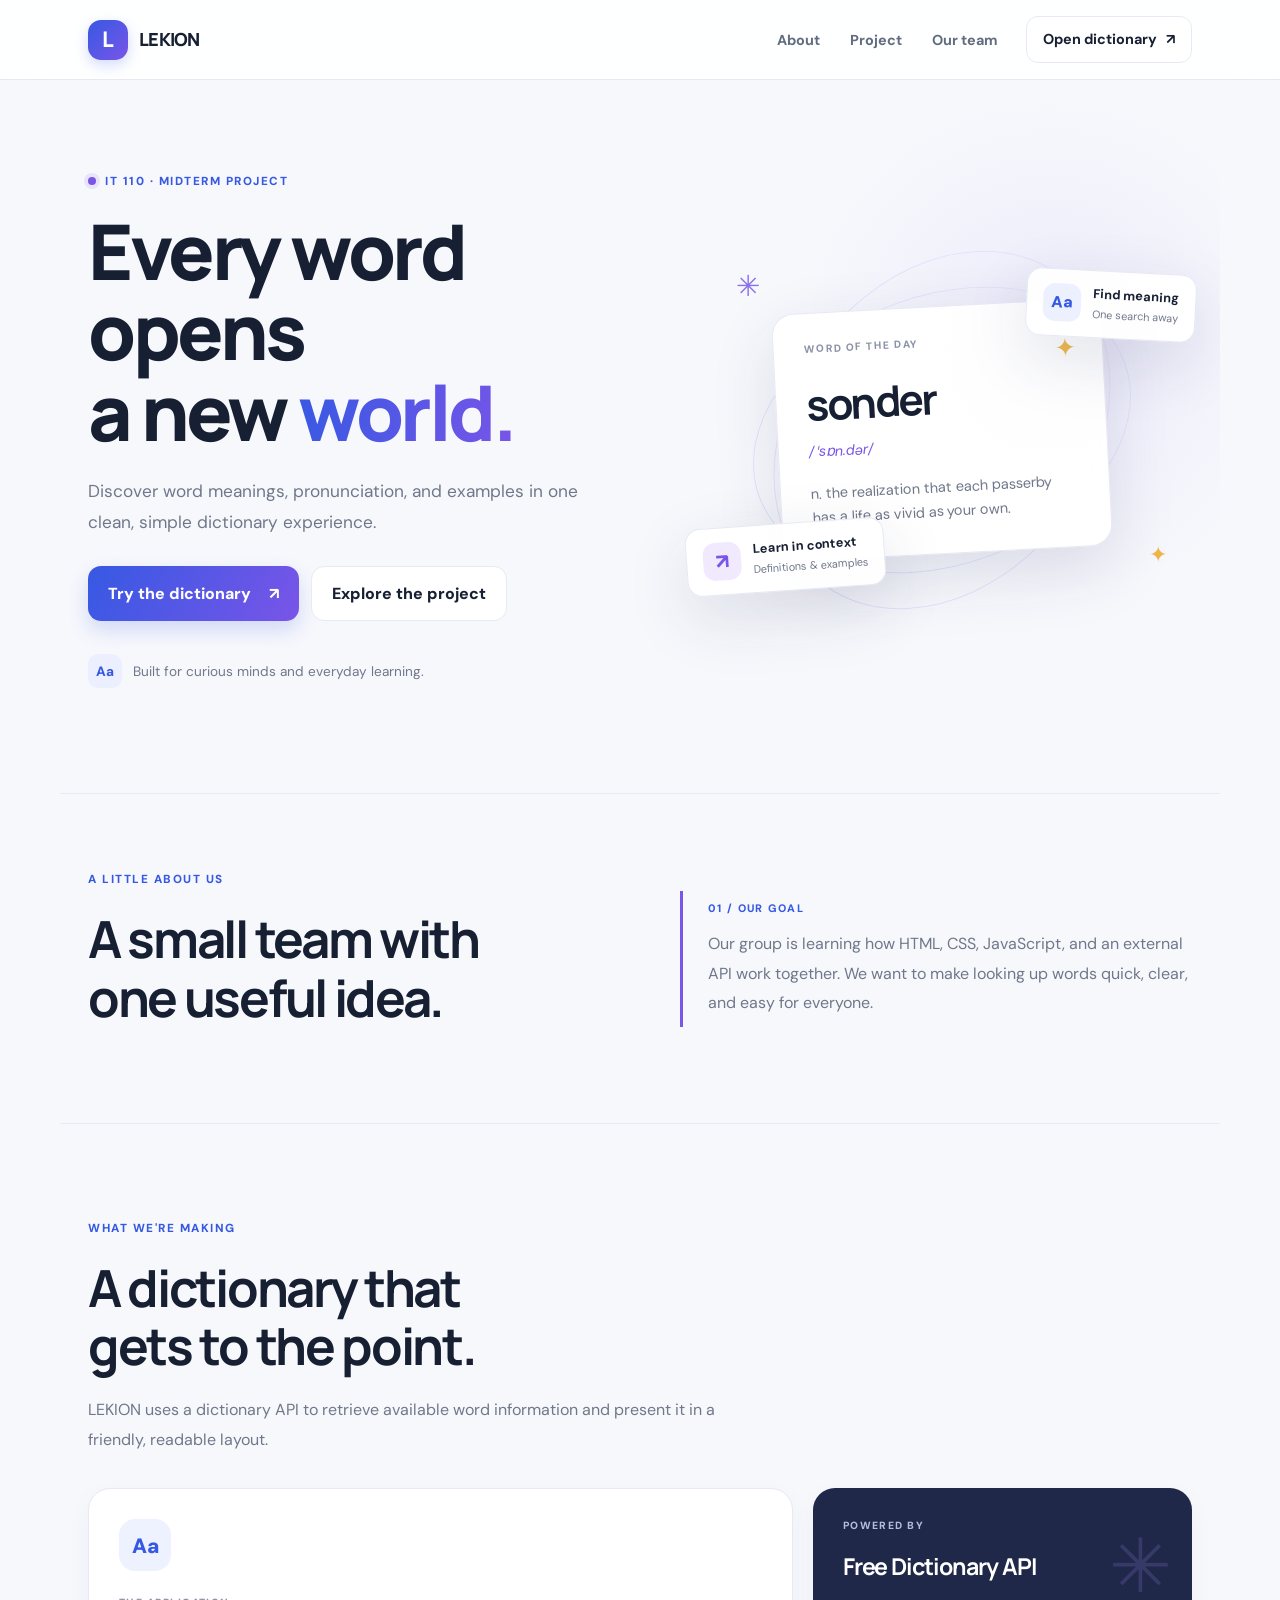
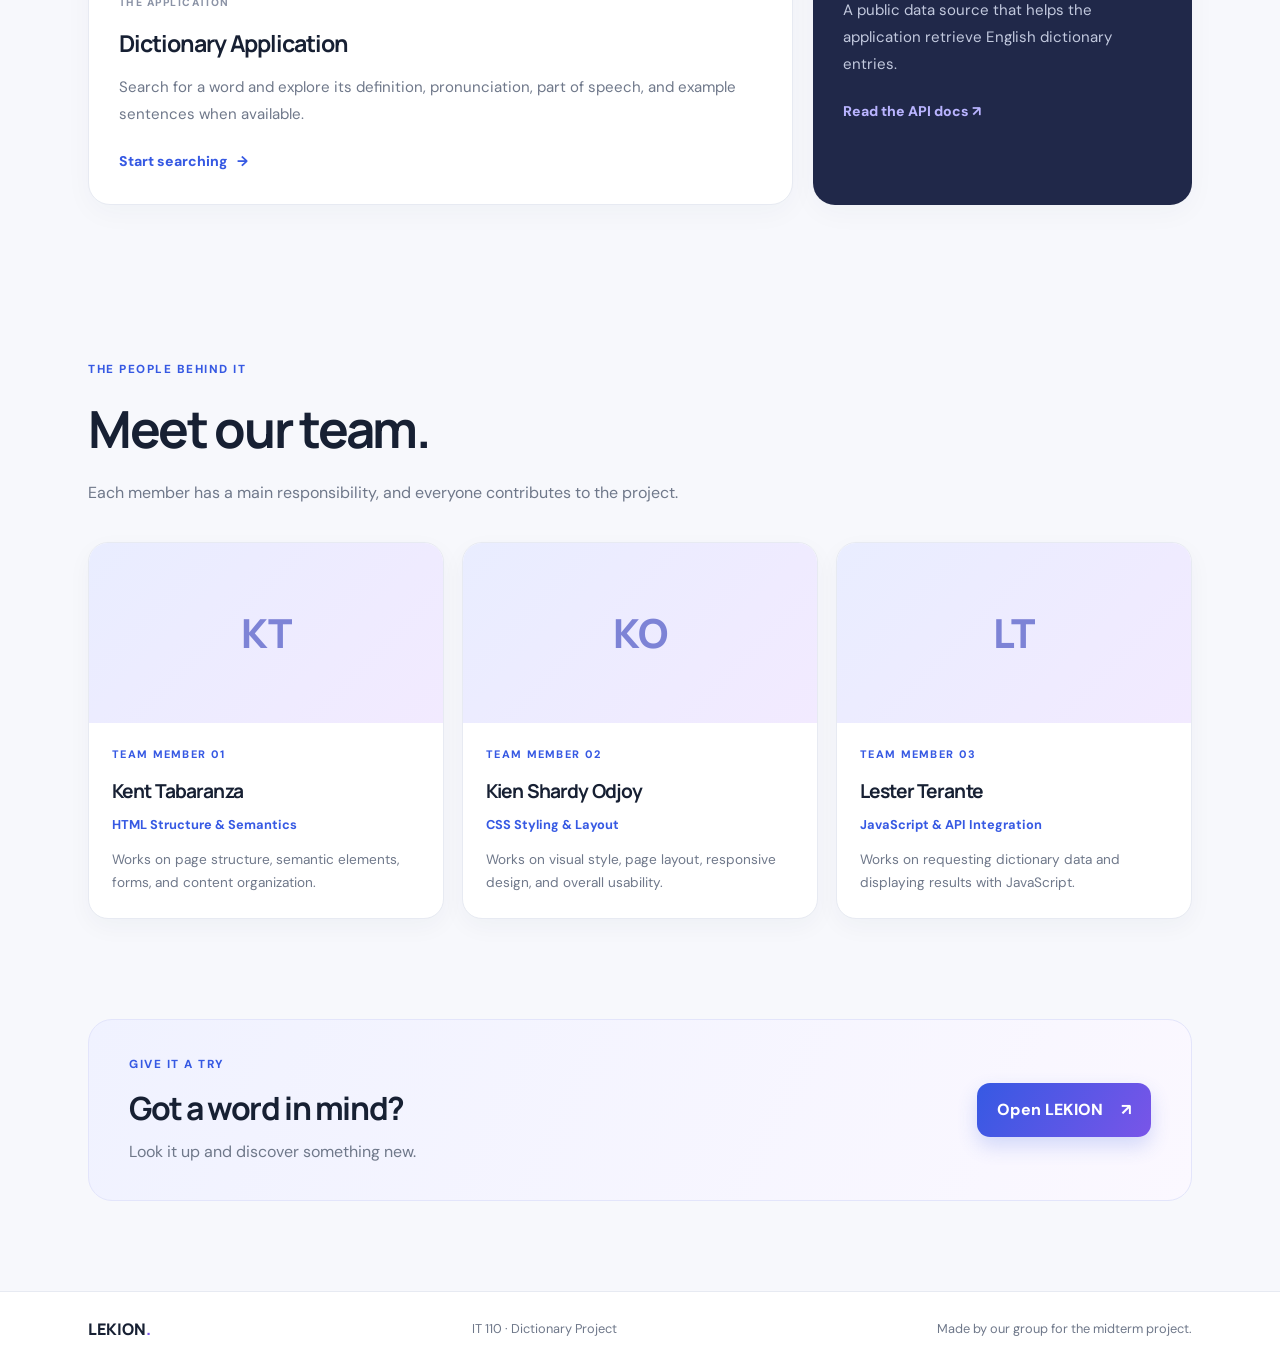
==== index.html @ 006d4588 "Add files via upload" ====
<!DOCTYPE html>
<html lang="en">
<head>
  <meta charset="UTF-8">
  <meta name="viewport" content="width=device-width, initial-scale=1.0">
  <meta name="description" content="LEKION is a dictionary website for exploring word meanings, pronunciation, and examples.">
  <title>LEKION | Our Dictionary Project</title>
  <link rel="stylesheet" href="styles.css">
</head>
<body>
  <header class="site-header">
    <nav class="nav-wrap" aria-label="Main navigation">
      <a class="brand" href="index.html" aria-label="LEKION home">
        <span class="brand-mark" aria-hidden="true">L</span><span>LEKION</span>
      </a>
      <ul class="nav-links">
        <li><a href="#about">About</a></li>
        <li><a href="#project">Project</a></li>
        <li><a href="#members">Our team</a></li>
      </ul>
      <a class="nav-cta" href="app.html">Open dictionary <span aria-hidden="true">↗</span></a>
    </nav>
  </header>

  <main>
    <section class="portfolio-hero" id="about">
      <div class="hero-copy">
        <p class="eyebrow"><span class="eyebrow-dot"></span> IT 110 · Midterm Project</p>
        <h1>Every word opens<br>a new <span>world.</span></h1>
        <p class="hero-description">Discover word meanings, pronunciation, and examples in one clean, simple dictionary experience.</p>
        <div class="hero-actions">
          <a class="button" href="app.html">Try the dictionary <span aria-hidden="true">↗</span></a>
          <a class="button button-light" href="#project">Explore the project</a>
        </div>
        <div class="hero-proof"><span class="proof-icon">Aa</span><span>Built for curious minds and everyday learning.</span></div>
      </div>
      <div class="hero-visual" aria-label="Decorative word cards">
        <div class="visual-orbit orbit-one"></div><div class="visual-orbit orbit-two"></div>
        <div class="floating-card card-main"><span class="card-label">WORD OF THE DAY</span><strong>sonder</strong><em>/ˈsɒn.dər/</em><p>n. the realization that each passerby has a life as vivid as your own.</p><span class="card-spark">✦</span></div>
        <div class="floating-card card-small card-top"><span class="mini-symbol">Aa</span><span><b>Find meaning</b><small>One search away</small></span></div>
        <div class="floating-card card-small card-bottom"><span class="mini-symbol purple">↗</span><span><b>Learn in context</b><small>Definitions & examples</small></span></div>
        <span class="decor-star star-one">✳</span><span class="decor-star star-two">✦</span>
      </div>
    </section>

    <section class="portfolio-section about-section">
      <div class="about-grid">
        <div><p class="eyebrow">A little about us</p><h2 class="section-heading">A small team with<br>one useful idea.</h2></div>
        <div class="about-note"><span class="note-number">01 / OUR GOAL</span><p>Our group is learning how HTML, CSS, JavaScript, and an external API work together. We want to make looking up words quick, clear, and easy for everyone.</p></div>
      </div>
    </section>

    <section class="portfolio-section project-section" id="project">
      <p class="eyebrow">What we're making</p>
      <h2 class="section-heading">A dictionary that<br>gets to the point.</h2>
      <p class="section-copy">LEKION uses a dictionary API to retrieve available word information and present it in a friendly, readable layout.</p>
      <div class="project-grid">
        <article class="project-card"><div class="project-icon">Aa</div><span class="card-label">THE APPLICATION</span><h3>Dictionary Application</h3><p>Search for a word and explore its definition, pronunciation, part of speech, and example sentences when available.</p><a href="app.html" class="text-link">Start searching <span aria-hidden="true">→</span></a></article>
        <aside class="api-card"><div class="api-orb">✳</div><span class="card-label">POWERED BY</span><h3>Free Dictionary API</h3><p>A public data source that helps the application retrieve English dictionary entries.</p><a class="text-link" href="https://dictionaryapi.dev/" target="_blank" rel="noopener noreferrer">Read the API docs ↗</a></aside>
      </div>
    </section>

    <section class="portfolio-section team-section" id="members">
      <p class="eyebrow">The people behind it</p>
      <h2 class="section-heading">Meet our team.</h2>
      <p class="section-copy">Each member has a main responsibility, and everyone contributes to the project.</p>
      <div class="team-grid">
        <article class="member-card"><div class="member-photo-wrap"><img class="member-photo" src="Kent1.jpg" alt="Kent Tabaranza" loading="lazy" onerror="this.style.display='none'"><span class="photo-fallback">KT</span></div><div class="member-info"><span class="member-number">TEAM MEMBER 01</span><h3>Kent Tabaranza</h3><p class="member-role">HTML Structure &amp; Semantics</p><p>Works on page structure, semantic elements, forms, and content organization.</p></div></article>
        <article class="member-card"><div class="member-photo-wrap"><img class="member-photo" src="Kien.jpg.jpg" alt="Kien Shardy Odjoy" loading="lazy" onerror="this.style.display='none'"><span class="photo-fallback">KO</span></div><div class="member-info"><span class="member-number">TEAM MEMBER 02</span><h3>Kien Shardy Odjoy</h3><p class="member-role">CSS Styling &amp; Layout</p><p>Works on visual style, page layout, responsive design, and overall usability.</p></div></article>
        <article class="member-card"><div class="member-photo-wrap"><img class="member-photo" src="images/member3.jpg" alt="Lester Terante" loading="lazy" onerror="this.style.display='none'"><span class="photo-fallback">LT</span></div><div class="member-info"><span class="member-number">TEAM MEMBER 03</span><h3>Lester Terante</h3><p class="member-role">JavaScript &amp; API Integration</p><p>Works on requesting dictionary data and displaying results with JavaScript.</p></div></article>
      </div>
    </section>

    <section class="app-callout"><div><p class="eyebrow">Give it a try</p><h2>Got a word in mind?</h2><p>Look it up and discover something new.</p></div><a class="button" href="app.html">Open LEKION <span aria-hidden="true">↗</span></a></section>
  </main>
  <footer class="site-footer"><div class="footer-inner"><a class="footer-brand" href="index.html">LEKION<span>.</span></a><p>IT 110 · Dictionary Project</p><p>Made by our group for the midterm project.</p></div></footer>
</body>
</html>
---- styles.css ----
@import url('https://fonts.googleapis.com/css2?family=DM+Sans:wght@400;500;600;700&family=Manrope:wght@400;500;600;700;800&display=swap');

:root{--ink:#172033;--muted:#6f788a;--blue:#3659e3;--purple:#7955e8;--line:#e7eaf2;--paper:#f7f8fc;--white:#fff;--soft-blue:#eef2ff;--shadow:0 20px 55px rgba(30,45,90,.08)}
*{box-sizing:border-box}
html{scroll-behavior:smooth;scroll-padding-top:95px}
body{margin:0;background:var(--paper);color:var(--ink);font-family:"DM Sans",Arial,sans-serif;line-height:1.6}
a{color:inherit;text-decoration:none}
button,input{font:inherit}
.site-header{position:sticky;top:0;z-index:20;background:rgba(255,255,255,.88);backdrop-filter:blur(18px);border-bottom:1px solid rgba(226,230,241,.85)}
.nav-wrap{max-width:1160px;margin:auto;padding:16px 28px;display:flex;align-items:center;gap:28px;min-height:76px}
.brand{display:inline-flex;align-items:center;gap:11px;font-family:Manrope,sans-serif;font-size:1.13rem;font-weight:800;letter-spacing:-.04em}
.brand-mark{width:40px;height:40px;display:grid;place-items:center;border-radius:13px;background:linear-gradient(135deg,var(--blue),var(--purple));color:white;font-size:1.35rem;font-weight:900;box-shadow:0 5px 14px rgba(54,89,227,.22);transition:transform .18s ease,box-shadow .18s ease}
.brand:hover .brand-mark{transform:translateY(-2px) rotate(-4deg);box-shadow:0 8px 20px rgba(54,89,227,.3)}
.nav-links{display:flex;list-style:none;align-items:center;gap:30px;margin:0 0 0 auto;padding:0}
.nav-links a,.nav-cta{font-size:.9rem;font-weight:700;color:#626c80;transition:color .2s}
.nav-links a:hover,.nav-cta:hover{color:var(--blue)}
.nav-cta{display:inline-flex;align-items:center;gap:9px;padding:11px 16px;border:1px solid var(--line);border-radius:12px;background:white;color:var(--ink)}
.portfolio-hero{position:relative;overflow:hidden;display:grid;grid-template-columns:1.05fr .95fr;gap:50px;align-items:center;max-width:1160px;margin:0 auto;padding:92px 28px 105px;min-height:570px}
.portfolio-hero:before{content:"";position:absolute;width:520px;height:520px;border-radius:50%;background:radial-gradient(circle,rgba(112,90,239,.09),transparent 68%);right:-90px;top:10px;pointer-events:none}
.hero-copy{position:relative;z-index:1}
.eyebrow{display:flex;align-items:center;gap:9px;margin:0 0 20px;color:var(--blue);font-size:.73rem;font-weight:800;letter-spacing:.13em;text-transform:uppercase}
.eyebrow-dot{width:8px;height:8px;border-radius:50%;background:var(--purple);box-shadow:0 0 0 4px rgba(121,85,232,.12)}
h1,h2,h3,p{margin-top:0}
h1,h2,h3{font-family:Manrope,"DM Sans",sans-serif;letter-spacing:-.045em}
.portfolio-hero h1,.dictionary-intro h1{font-size:clamp(3.1rem,6vw,5.15rem);line-height:1.05;margin:0 0 23px;font-weight:800}
h1 span,.section-heading span{color:var(--blue)}
.portfolio-hero h1 span,.dictionary-intro h1 span{background:linear-gradient(100deg,var(--blue),var(--purple));-webkit-background-clip:text;background-clip:text;color:transparent}
.hero-description{max-width:510px;color:var(--muted);font-size:1.08rem;line-height:1.8;margin-bottom:28px}
.hero-actions{display:flex;flex-wrap:wrap;gap:12px}
.button{display:inline-flex;align-items:center;justify-content:center;gap:18px;border:0;border-radius:13px;padding:14px 20px;background:linear-gradient(120deg,var(--blue),var(--purple));color:white;font-weight:800;box-shadow:0 9px 20px rgba(54,89,227,.2);cursor:pointer;transition:transform .2s,box-shadow .2s}
.button:hover{transform:translateY(-2px);box-shadow:0 13px 26px rgba(54,89,227,.28)}
.button-light{background:white;color:var(--ink);border:1px solid var(--line);box-shadow:none}
.button-light:hover{box-shadow:var(--shadow)}
.hero-proof{display:flex;align-items:center;gap:11px;color:var(--muted);font-size:.85rem;margin-top:33px}
.proof-icon{display:grid;place-items:center;width:34px;height:34px;border-radius:10px;background:#ecefff;color:var(--blue);font-weight:800}
.hero-visual{position:relative;display:grid;place-items:center;min-height:365px}
.visual-orbit{position:absolute;border:1px solid #e0e4fa;border-radius:50%;transform:rotate(-20deg)}
.orbit-one{width:390px;height:270px}.orbit-two{width:300px;height:390px;transform:rotate(38deg);border-color:#e8e0fb}
.floating-card{position:relative;background:rgba(255,255,255,.94);border:1px solid rgba(229,232,244,.95);border-radius:22px;box-shadow:0 22px 65px rgba(37,47,94,.13)}
.card-main{z-index:2;width:min(330px,90%);padding:28px 30px;transform:rotate(-3deg)}
.card-label{display:block;color:#8b93a6;font-size:.65rem;font-weight:800;letter-spacing:.14em;margin-bottom:13px}
.card-main strong{display:block;font-family:Manrope,sans-serif;font-size:2.65rem;letter-spacing:-.06em}
.card-main em{display:block;color:var(--purple);font-size:.9rem;margin:2px 0 18px}
.card-main p{font-size:.91rem;line-height:1.7;color:var(--muted);margin:0;max-width:245px}
.card-spark{position:absolute;right:25px;top:28px;color:#f1b94e;font-size:1.6rem}
.card-small{position:absolute;z-index:3;display:flex;align-items:center;gap:12px;padding:13px 16px;border-radius:15px;transform:rotate(3deg)}
.card-top{top:23px;right:-4px}.card-bottom{bottom:22px;left:-5px;transform:rotate(-4deg)}
.mini-symbol{display:grid;place-items:center;width:38px;height:38px;border-radius:12px;background:#edf0ff;color:var(--blue);font-weight:900}
.mini-symbol.purple{background:#f1eaff;color:var(--purple);font-size:1.3rem}
.card-small b,.card-small small{display:block}.card-small b{font-size:.8rem}.card-small small{font-size:.68rem;color:var(--muted);margin-top:2px}
.decor-star{position:absolute;color:#8a70ee}.star-one{top:15px;left:45px;font-size:1.8rem}.star-two{bottom:40px;right:25px;font-size:1.35rem;color:#f0b64b}
.portfolio-section{max-width:1160px;margin:0 auto;padding:76px 28px}
.about-section{border-top:1px solid var(--line);border-bottom:1px solid var(--line)}
.about-grid{display:grid;grid-template-columns:1fr 1fr;gap:80px;align-items:center}
.section-heading{font-size:clamp(2.2rem,4vw,3.35rem);line-height:1.15;margin:0 0 20px}
.about-note{border-left:3px solid var(--purple);padding:9px 0 9px 25px}
.note-number,.member-number{display:block;color:var(--blue);font-size:.68rem;letter-spacing:.12em;font-weight:800;margin-bottom:12px}
.about-note p,.section-copy{max-width:650px;color:var(--muted);line-height:1.85;margin:0}
.project-section{padding-top:95px;padding-bottom:95px}
.project-section>.section-copy,.team-section>.section-copy{margin-bottom:32px}
.project-grid{display:grid;grid-template-columns:1.3fr .7fr;gap:20px;margin-top:34px}
.project-card,.api-card{position:relative;overflow:hidden;border:1px solid var(--line);border-radius:22px;padding:30px;background:white;box-shadow:0 8px 28px rgba(35,46,86,.035)}
.project-icon{display:grid;place-items:center;width:52px;height:52px;border-radius:16px;background:var(--soft-blue);color:var(--blue);font-weight:900;font-size:1.3rem;margin-bottom:24px}
.project-card h3,.api-card h3{font-size:1.45rem;margin:0 0 12px}
.project-card p,.api-card p{color:var(--muted);line-height:1.8;font-size:.94rem}
.text-link{display:inline-flex;gap:10px;align-items:center;color:var(--blue);font-size:.88rem;font-weight:800;margin-top:7px}
.api-card{background:#202849;color:white;border:0}
.api-card .card-label{color:#b4bcdb}.api-card h3{color:white}.api-card p{color:#c2c9de}.api-orb{position:absolute;right:20px;top:18px;font-size:4.7rem;color:rgba(160,145,255,.18)}
.api-card .text-link{color:#b9b4ff}
.team-section{padding-top:60px;padding-bottom:100px}
.team-grid{display:grid;grid-template-columns:repeat(3,minmax(0,1fr));gap:18px;margin-top:35px}
.member-card{overflow:hidden;background:white;border:1px solid var(--line);border-radius:20px;box-shadow:0 8px 25px rgba(35,46,86,.04)}
.member-photo-wrap{height:180px;background:linear-gradient(135deg,#e9edff,#f2eaff);position:relative;display:grid;place-items:center;overflow:hidden}
.member-photo{position:absolute;width:100%;height:100%;object-fit:cover;z-index:1}
.photo-fallback{font-family:Manrope,sans-serif;font-size:2.5rem;font-weight:800;color:#7d83d6}
.member-info{padding:23px}
.member-info h3{font-size:1.2rem;margin:0 0 8px}
.member-role{color:var(--blue)!important;font-weight:700;font-size:.8rem!important;margin-bottom:11px!important}
.member-info p{font-size:.85rem;color:var(--muted);line-height:1.75;margin-bottom:0}
.app-callout{max-width:1104px;margin:0 auto 90px;padding:35px 40px;display:flex;justify-content:space-between;align-items:center;gap:24px;border:1px solid #e3e5fb;border-radius:24px;background:linear-gradient(115deg,#f0f2ff,#fbf8ff)}
.app-callout .eyebrow{margin-bottom:9px}.app-callout h2{font-size:2rem;margin:0 0 5px}.app-callout p:not(.eyebrow){color:var(--muted);margin:0}
.site-footer{border-top:1px solid var(--line);background:#fff}
.footer-inner{max-width:1160px;margin:auto;padding:25px 28px;display:flex;align-items:center;justify-content:space-between;gap:18px;color:var(--muted);font-size:.8rem}
.footer-inner p{margin:0}.footer-brand{font-family:Manrope,sans-serif;font-weight:900;font-size:1rem;color:var(--ink)}.footer-brand span{color:var(--purple)}
.dictionary-main{max-width:900px;margin:0 auto;padding:72px 24px 95px}
.dictionary-intro{text-align:center;margin:0 auto 34px;max-width:680px}
.dictionary-intro .eyebrow{justify-content:center}
.dictionary-intro h1{font-size:clamp(2.7rem,6vw,4.3rem);margin-bottom:18px}
.dictionary-intro>p:last-child{max-width:590px;margin:0 auto;color:var(--muted);line-height:1.8}
.search-panel{background:white;border:1px solid var(--line);border-radius:22px;padding:25px;box-shadow:var(--shadow)}
.search-panel label{display:block;font-weight:800;font-size:.9rem;margin-bottom:12px}
.search-row{display:flex;gap:10px}
.search-row input{min-width:0;flex:1;padding:15px 16px;border:1px solid #dfe3ee;border-radius:12px;outline:none;color:var(--ink);background:#fbfcff;transition:border-color .2s,box-shadow .2s}
.search-row input:focus{border-color:var(--blue);box-shadow:0 0 0 4px rgba(54,89,227,.1)}
.search-hint{font-size:.78rem;color:#8a92a3;margin:12px 0 0}
.status-message{min-height:24px;text-align:center;color:var(--muted);font-size:.87rem;margin:20px 0}
.status-message.loading{color:var(--blue)}.status-message.success{color:#24845a}.status-message.error{color:#c43d52}
.dictionary-result{overflow:hidden;background:white;border:1px solid var(--line);border-radius:22px;box-shadow:var(--shadow)}
.result-topline{display:flex;justify-content:space-between;align-items:center;gap:15px;padding:23px 26px;border-bottom:1px solid var(--line)}
.result-topline h2{font-size:1rem;margin:0;letter-spacing:-.02em}
.result-tag{font-size:.63rem;letter-spacing:.1em;font-weight:800;color:var(--blue);background:var(--soft-blue);padding:7px 10px;border-radius:8px}
.word-information{display:flex;align-items:center;justify-content:space-between;gap:20px;padding:29px 28px;background:linear-gradient(115deg,#f5f6ff,#fbf9ff)}
.word-information h3{font-size:clamp(2.3rem,6vw,3.4rem);line-height:1.15;margin:0 0 8px;overflow-wrap:anywhere}
.word-information p{margin:0;color:var(--purple);font-size:.9rem}
.audio-button{width:46px;height:46px;flex:0 0 46px;border:0;border-radius:15px;background:white;color:var(--blue);box-shadow:0 4px 14px rgba(50,60,110,.1);cursor:pointer}
.result-details{display:grid;grid-template-columns:1fr 1fr;gap:13px;padding:20px}
.detail-card{position:relative;border:1px solid var(--line);border-radius:16px;padding:21px;min-height:155px}
.detail-number{font-size:.65rem;font-weight:800;color:#9ba2b4;letter-spacing:.1em}
.detail-card h3{font-size:1rem;margin:7px 0 11px}
.detail-card p{font-size:.88rem;color:var(--muted);line-height:1.8;margin-bottom:0;overflow-wrap:anywhere}
.detail-card .part-of-speech{display:inline-block;margin-bottom:8px;padding:3px 8px;border-radius:7px;background:#f0edff;color:#6d50cc;font-size:.73rem;font-weight:800}
.example{background:#fbfaff}.source{background:#f9fbff}.search-note{background:#fcfbff}
.error-message{padding:20px;margin:16px 0;border:1px solid #f3cdd3;border-radius:15px;background:#fff5f6;color:#9e2637}
.error-message h2{font-size:1rem;margin:0 0 5px}.error-message p{margin:0;font-size:.88rem}
[hidden]{display:none!important}
@media(max-width:800px){.nav-wrap{padding:13px 20px;gap:15px}.nav-links{gap:16px}.portfolio-hero{grid-template-columns:1fr;padding:70px 24px 80px;gap:25px}.hero-visual{min-height:340px}.about-grid{gap:35px}.project-grid{grid-template-columns:1fr 1fr}.team-grid{grid-template-columns:1fr 1fr}.app-callout{margin:0 20px 65px}.footer-inner{flex-wrap:wrap}.portfolio-section{padding-left:24px;padding-right:24px}}
@media(max-width:560px){.nav-wrap{min-height:66px;padding:11px 16px}.brand{font-size:1rem}.brand-mark{width:36px;height:36px}.nav-links{display:none}.nav-cta{margin-left:auto;font-size:.78rem;padding:9px 11px}.portfolio-hero{padding:56px 20px 65px;min-height:unset}.portfolio-hero h1{font-size:3.1rem}.hero-description{font-size:1rem}.hero-visual{min-height:310px}.orbit-one{width:300px;height:220px}.orbit-two{width:240px;height:300px}.card-main{width:280px;padding:24px}.card-main strong{font-size:2.25rem}.card-top{right:-2px;top:8px}.card-bottom{left:-2px;bottom:10px}.portfolio-section{padding:60px 20px}.about-grid{grid-template-columns:1fr;gap:20px}.section-heading{font-size:2.35rem}.project-grid,.team-grid{grid-template-columns:1fr}.member-photo-wrap{height:205px}.app-callout{margin:0 16px 55px;padding:27px 22px;align-items:flex-start;flex-direction:column}.app-callout h2{font-size:1.7rem}.footer-inner{padding:24px 20px;display:grid;grid-template-columns:1fr;gap:8px}.dictionary-main{padding:50px 16px 65px}.dictionary-intro h1{font-size:2.8rem}.search-panel{padding:18px;border-radius:18px}.search-row{flex-direction:column}.search-row .button{width:100%}.result-topline{padding:18px;align-items:flex-start}.result-tag{font-size:.56rem}.word-information{padding:24px 20px}.result-details{grid-template-columns:1fr;padding:13px}.detail-card{min-height:unset;padding:18px}}
@media(prefers-reduced-motion:reduce){html{scroll-behavior:auto}*,*::before,*::after{transition:none!important}}
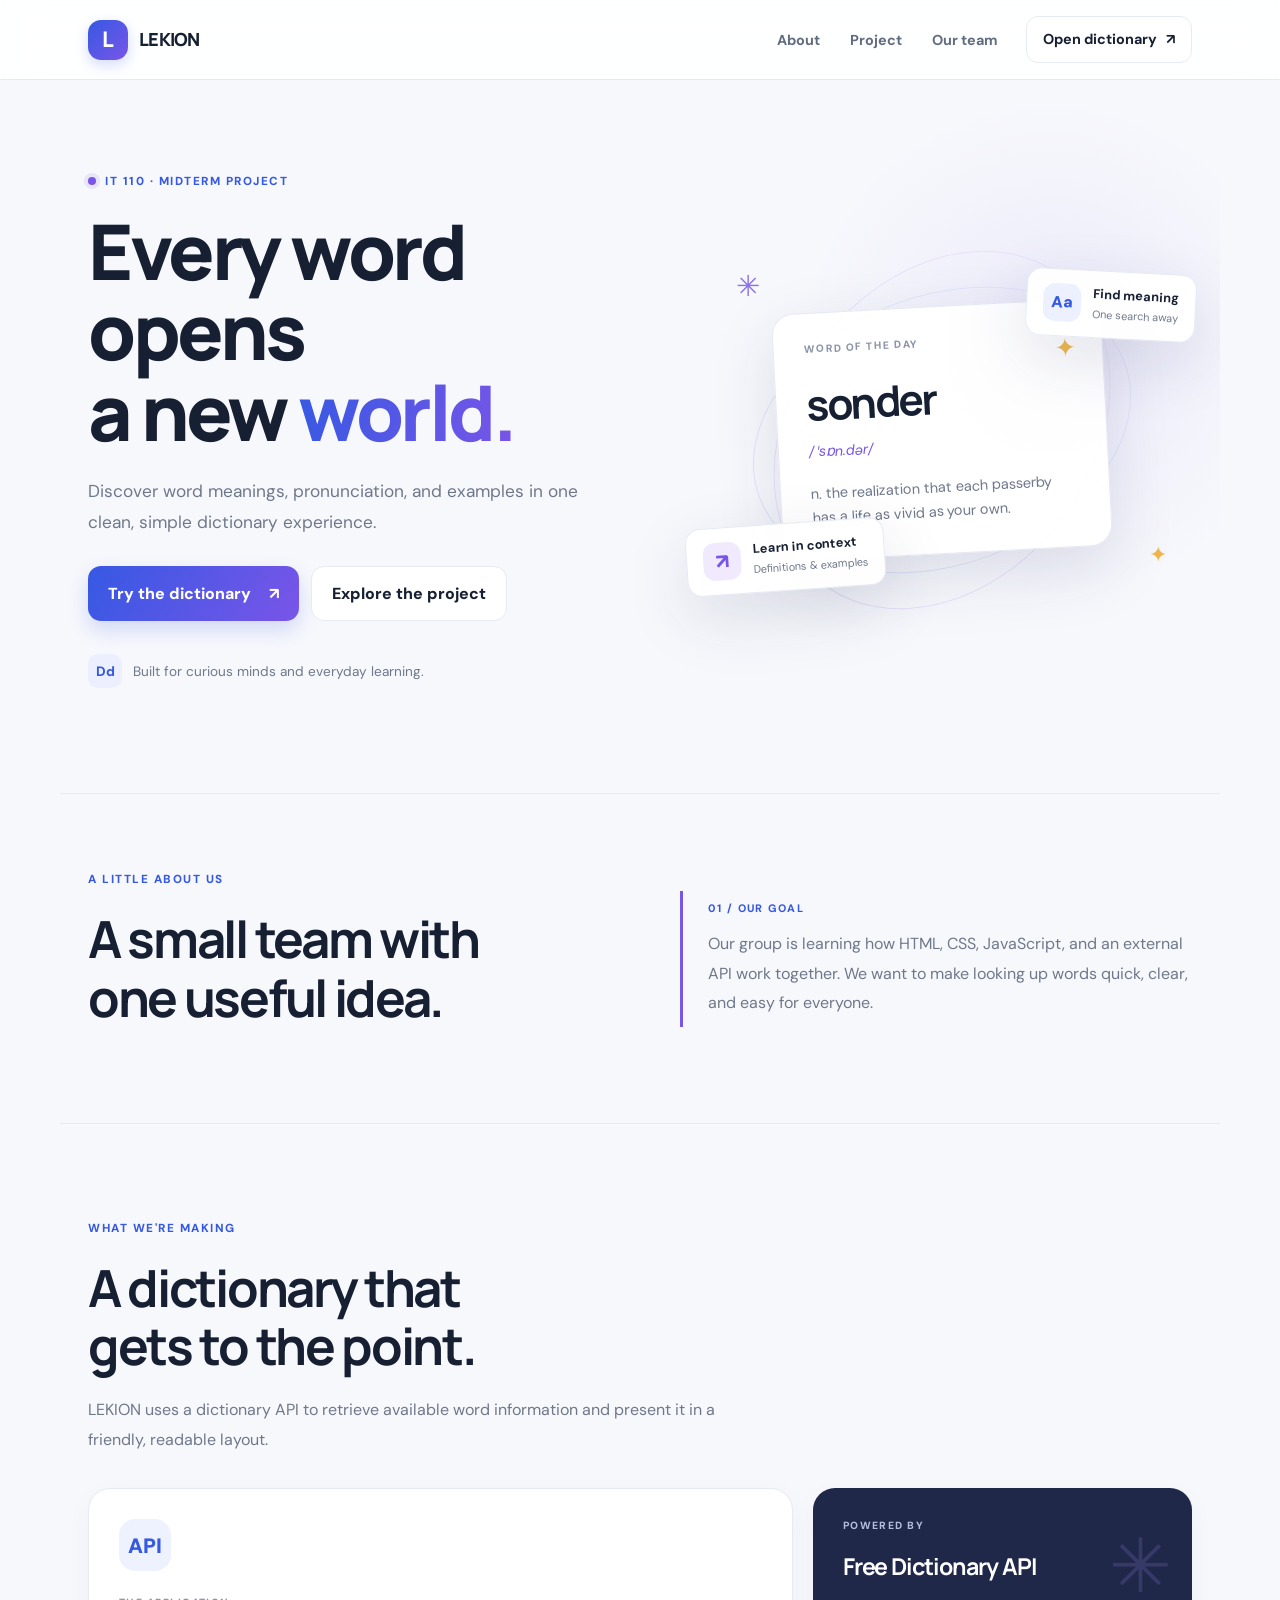
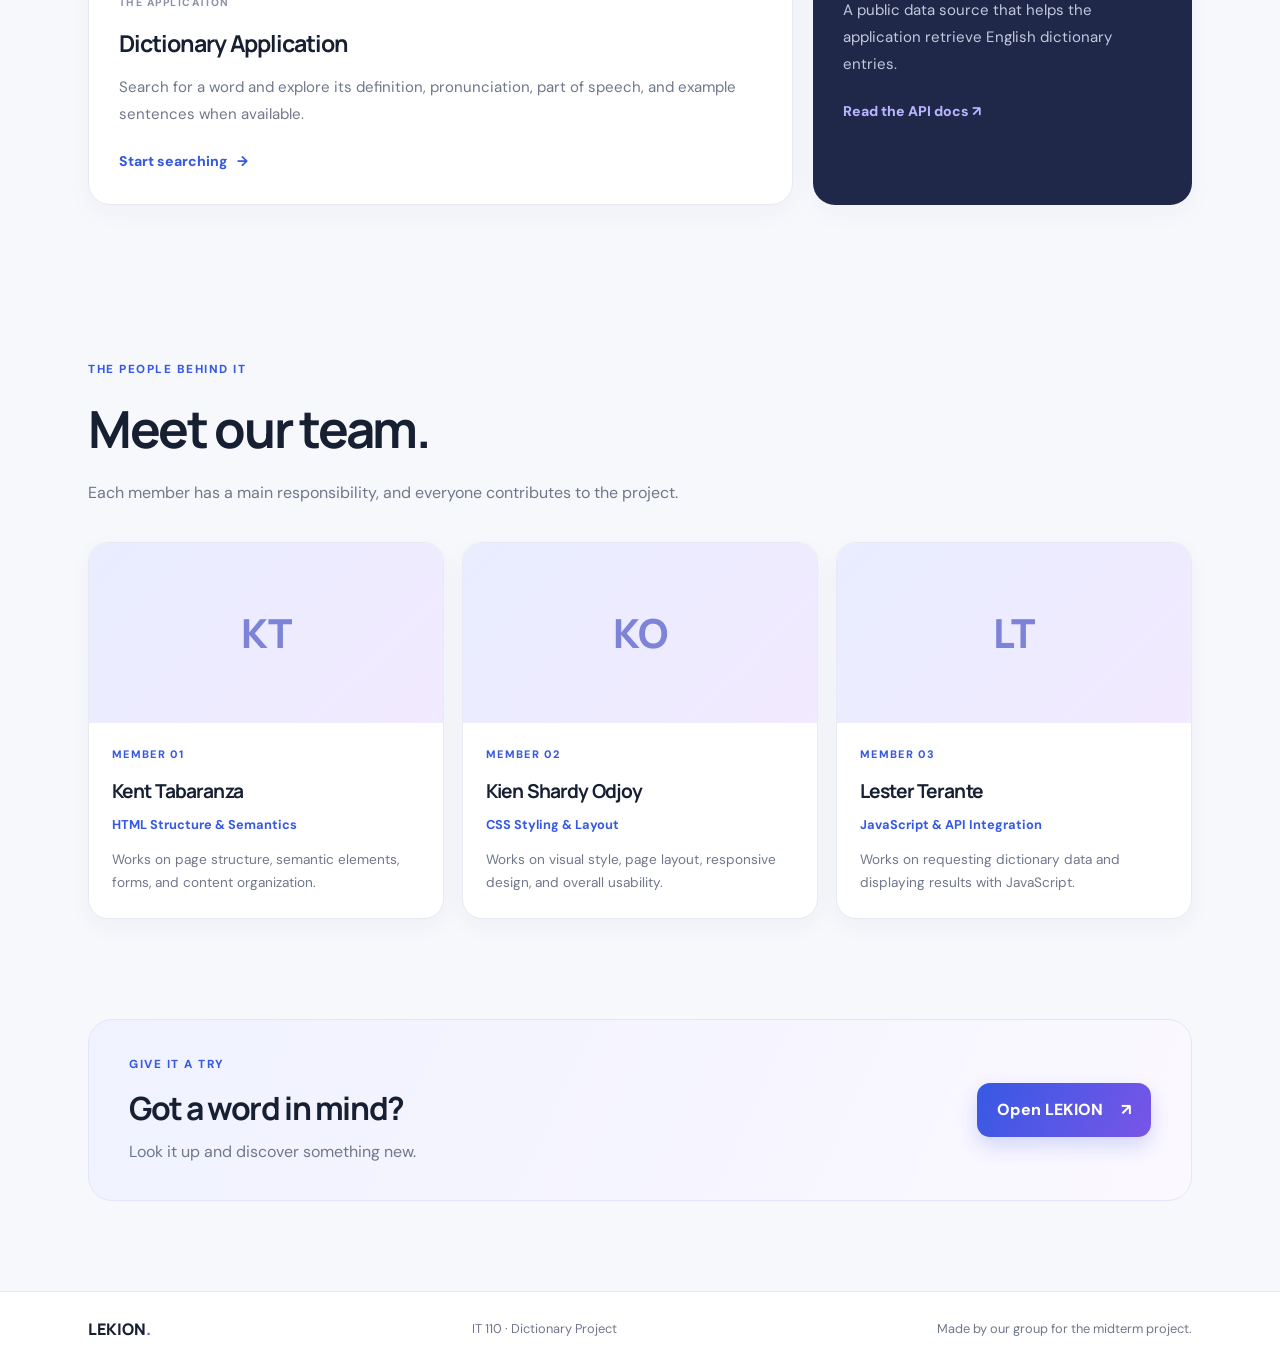
==== commit c2ba4f4b: "Add files via upload" ====
--- a/index.html
+++ b/index.html
@@ -32,7 +32,7 @@
           <a class="button" href="app.html">Try the dictionary <span aria-hidden="true">↗</span></a>
           <a class="button button-light" href="#project">Explore the project</a>
         </div>
-        <div class="hero-proof"><span class="proof-icon">Aa</span><span>Built for curious minds and everyday learning.</span></div>
+        <div class="hero-proof"><span class="proof-icon">Dd</span><span>Built for curious minds and everyday learning.</span></div>
       </div>
       <div class="hero-visual" aria-label="Decorative word cards">
         <div class="visual-orbit orbit-one"></div><div class="visual-orbit orbit-two"></div>
@@ -55,8 +55,8 @@
       <h2 class="section-heading">A dictionary that<br>gets to the point.</h2>
       <p class="section-copy">LEKION uses a dictionary API to retrieve available word information and present it in a friendly, readable layout.</p>
       <div class="project-grid">
-        <article class="project-card"><div class="project-icon">Aa</div><span class="card-label">THE APPLICATION</span><h3>Dictionary Application</h3><p>Search for a word and explore its definition, pronunciation, part of speech, and example sentences when available.</p><a href="app.html" class="text-link">Start searching <span aria-hidden="true">→</span></a></article>
-        <aside class="api-card"><div class="api-orb">✳</div><span class="card-label">POWERED BY</span><h3>Free Dictionary API</h3><p>A public data source that helps the application retrieve English dictionary entries.</p><a class="text-link" href="https://dictionaryapi.dev/" target="_blank" rel="noopener noreferrer">Read the API docs ↗</a></aside>
+        <article class="project-card"><div class="project-icon">API</div><span class="card-label">THE APPLICATION</span><h3>Dictionary Application</h3><p>Search for a word and explore its definition, pronunciation, part of speech, and example sentences when available.</p><a href="app.html" class="text-link">Start searching <span aria-hidden="true">→</span></a></article>
+        <aside class="api-card"><div class="api-orb">✳</div><span class="card-label">POWERED BY</span><h3>Free Dictionary API</h3><p>A public data source that helps the application retrieve English dictionary entries.</p><a class="text-link" href="https://freedictionaryapi.com/" target="_blank" rel="noopener noreferrer">Read the API docs ↗</a></aside>
       </div>
     </section>
 
@@ -65,9 +65,9 @@
       <h2 class="section-heading">Meet our team.</h2>
       <p class="section-copy">Each member has a main responsibility, and everyone contributes to the project.</p>
       <div class="team-grid">
-        <article class="member-card"><div class="member-photo-wrap"><img class="member-photo" src="Kent1.jpg" alt="Kent Tabaranza" loading="lazy" onerror="this.style.display='none'"><span class="photo-fallback">KT</span></div><div class="member-info"><span class="member-number">TEAM MEMBER 01</span><h3>Kent Tabaranza</h3><p class="member-role">HTML Structure &amp; Semantics</p><p>Works on page structure, semantic elements, forms, and content organization.</p></div></article>
-        <article class="member-card"><div class="member-photo-wrap"><img class="member-photo" src="Kien.jpg.jpg" alt="Kien Shardy Odjoy" loading="lazy" onerror="this.style.display='none'"><span class="photo-fallback">KO</span></div><div class="member-info"><span class="member-number">TEAM MEMBER 02</span><h3>Kien Shardy Odjoy</h3><p class="member-role">CSS Styling &amp; Layout</p><p>Works on visual style, page layout, responsive design, and overall usability.</p></div></article>
-        <article class="member-card"><div class="member-photo-wrap"><img class="member-photo" src="images/member3.jpg" alt="Lester Terante" loading="lazy" onerror="this.style.display='none'"><span class="photo-fallback">LT</span></div><div class="member-info"><span class="member-number">TEAM MEMBER 03</span><h3>Lester Terante</h3><p class="member-role">JavaScript &amp; API Integration</p><p>Works on requesting dictionary data and displaying results with JavaScript.</p></div></article>
+        <article class="member-card"><div class="member-photo-wrap"><img class="member-photo" src="Kent.jpg" alt="Kent Tabaranza" loading="lazy" onerror="this.style.display='none'"><span class="photo-fallback">KT</span></div><div class="member-info"><span class="member-number">MEMBER 01</span><h3>Kent Tabaranza</h3><p class="member-role">HTML Structure &amp; Semantics</p><p>Works on page structure, semantic elements, forms, and content organization.</p></div></article>
+        <article class="member-card"><div class="member-photo-wrap"><img class="member-photo" src="Kien.jpg" alt="Kien Shardy Odjoy" loading="lazy" onerror="this.style.display='none'"><span class="photo-fallback">KO</span></div><div class="member-info"><span class="member-number">MEMBER 02</span><h3>Kien Shardy Odjoy</h3><p class="member-role">CSS Styling &amp; Layout</p><p>Works on visual style, page layout, responsive design, and overall usability.</p></div></article>
+        <article class="member-card"><div class="member-photo-wrap"><img class="member-photo" src="Lester.jpg" alt="Lester Terante" loading="lazy" onerror="this.style.display='none'"><span class="photo-fallback">LT</span></div><div class="member-info"><span class="member-number">MEMBER 03</span><h3>Lester Terante</h3><p class="member-role">JavaScript &amp; API Integration</p><p>Works on requesting dictionary data and displaying results with JavaScript.</p></div></article>
       </div>
     </section>
 
@@ -75,4 +75,4 @@
   </main>
   <footer class="site-footer"><div class="footer-inner"><a class="footer-brand" href="index.html">LEKION<span>.</span></a><p>IT 110 · Dictionary Project</p><p>Made by our group for the midterm project.</p></div></footer>
 </body>
-</html>
+</html>
--- a/styles.css
+++ b/styles.css
@@ -1,118 +1,1017 @@
 @import url('https://fonts.googleapis.com/css2?family=DM+Sans:wght@400;500;600;700&family=Manrope:wght@400;500;600;700;800&display=swap');
-
-:root{--ink:#172033;--muted:#6f788a;--blue:#3659e3;--purple:#7955e8;--line:#e7eaf2;--paper:#f7f8fc;--white:#fff;--soft-blue:#eef2ff;--shadow:0 20px 55px rgba(30,45,90,.08)}
-*{box-sizing:border-box}
-html{scroll-behavior:smooth;scroll-padding-top:95px}
-body{margin:0;background:var(--paper);color:var(--ink);font-family:"DM Sans",Arial,sans-serif;line-height:1.6}
-a{color:inherit;text-decoration:none}
-button,input{font:inherit}
-.site-header{position:sticky;top:0;z-index:20;background:rgba(255,255,255,.88);backdrop-filter:blur(18px);border-bottom:1px solid rgba(226,230,241,.85)}
-.nav-wrap{max-width:1160px;margin:auto;padding:16px 28px;display:flex;align-items:center;gap:28px;min-height:76px}
-.brand{display:inline-flex;align-items:center;gap:11px;font-family:Manrope,sans-serif;font-size:1.13rem;font-weight:800;letter-spacing:-.04em}
-.brand-mark{width:40px;height:40px;display:grid;place-items:center;border-radius:13px;background:linear-gradient(135deg,var(--blue),var(--purple));color:white;font-size:1.35rem;font-weight:900;box-shadow:0 5px 14px rgba(54,89,227,.22);transition:transform .18s ease,box-shadow .18s ease}
-.brand:hover .brand-mark{transform:translateY(-2px) rotate(-4deg);box-shadow:0 8px 20px rgba(54,89,227,.3)}
-.nav-links{display:flex;list-style:none;align-items:center;gap:30px;margin:0 0 0 auto;padding:0}
-.nav-links a,.nav-cta{font-size:.9rem;font-weight:700;color:#626c80;transition:color .2s}
-.nav-links a:hover,.nav-cta:hover{color:var(--blue)}
-.nav-cta{display:inline-flex;align-items:center;gap:9px;padding:11px 16px;border:1px solid var(--line);border-radius:12px;background:white;color:var(--ink)}
-.portfolio-hero{position:relative;overflow:hidden;display:grid;grid-template-columns:1.05fr .95fr;gap:50px;align-items:center;max-width:1160px;margin:0 auto;padding:92px 28px 105px;min-height:570px}
-.portfolio-hero:before{content:"";position:absolute;width:520px;height:520px;border-radius:50%;background:radial-gradient(circle,rgba(112,90,239,.09),transparent 68%);right:-90px;top:10px;pointer-events:none}
-.hero-copy{position:relative;z-index:1}
-.eyebrow{display:flex;align-items:center;gap:9px;margin:0 0 20px;color:var(--blue);font-size:.73rem;font-weight:800;letter-spacing:.13em;text-transform:uppercase}
-.eyebrow-dot{width:8px;height:8px;border-radius:50%;background:var(--purple);box-shadow:0 0 0 4px rgba(121,85,232,.12)}
-h1,h2,h3,p{margin-top:0}
-h1,h2,h3{font-family:Manrope,"DM Sans",sans-serif;letter-spacing:-.045em}
-.portfolio-hero h1,.dictionary-intro h1{font-size:clamp(3.1rem,6vw,5.15rem);line-height:1.05;margin:0 0 23px;font-weight:800}
-h1 span,.section-heading span{color:var(--blue)}
-.portfolio-hero h1 span,.dictionary-intro h1 span{background:linear-gradient(100deg,var(--blue),var(--purple));-webkit-background-clip:text;background-clip:text;color:transparent}
-.hero-description{max-width:510px;color:var(--muted);font-size:1.08rem;line-height:1.8;margin-bottom:28px}
-.hero-actions{display:flex;flex-wrap:wrap;gap:12px}
-.button{display:inline-flex;align-items:center;justify-content:center;gap:18px;border:0;border-radius:13px;padding:14px 20px;background:linear-gradient(120deg,var(--blue),var(--purple));color:white;font-weight:800;box-shadow:0 9px 20px rgba(54,89,227,.2);cursor:pointer;transition:transform .2s,box-shadow .2s}
-.button:hover{transform:translateY(-2px);box-shadow:0 13px 26px rgba(54,89,227,.28)}
-.button-light{background:white;color:var(--ink);border:1px solid var(--line);box-shadow:none}
-.button-light:hover{box-shadow:var(--shadow)}
-.hero-proof{display:flex;align-items:center;gap:11px;color:var(--muted);font-size:.85rem;margin-top:33px}
-.proof-icon{display:grid;place-items:center;width:34px;height:34px;border-radius:10px;background:#ecefff;color:var(--blue);font-weight:800}
-.hero-visual{position:relative;display:grid;place-items:center;min-height:365px}
-.visual-orbit{position:absolute;border:1px solid #e0e4fa;border-radius:50%;transform:rotate(-20deg)}
-.orbit-one{width:390px;height:270px}.orbit-two{width:300px;height:390px;transform:rotate(38deg);border-color:#e8e0fb}
-.floating-card{position:relative;background:rgba(255,255,255,.94);border:1px solid rgba(229,232,244,.95);border-radius:22px;box-shadow:0 22px 65px rgba(37,47,94,.13)}
-.card-main{z-index:2;width:min(330px,90%);padding:28px 30px;transform:rotate(-3deg)}
-.card-label{display:block;color:#8b93a6;font-size:.65rem;font-weight:800;letter-spacing:.14em;margin-bottom:13px}
-.card-main strong{display:block;font-family:Manrope,sans-serif;font-size:2.65rem;letter-spacing:-.06em}
-.card-main em{display:block;color:var(--purple);font-size:.9rem;margin:2px 0 18px}
-.card-main p{font-size:.91rem;line-height:1.7;color:var(--muted);margin:0;max-width:245px}
-.card-spark{position:absolute;right:25px;top:28px;color:#f1b94e;font-size:1.6rem}
-.card-small{position:absolute;z-index:3;display:flex;align-items:center;gap:12px;padding:13px 16px;border-radius:15px;transform:rotate(3deg)}
-.card-top{top:23px;right:-4px}.card-bottom{bottom:22px;left:-5px;transform:rotate(-4deg)}
-.mini-symbol{display:grid;place-items:center;width:38px;height:38px;border-radius:12px;background:#edf0ff;color:var(--blue);font-weight:900}
-.mini-symbol.purple{background:#f1eaff;color:var(--purple);font-size:1.3rem}
-.card-small b,.card-small small{display:block}.card-small b{font-size:.8rem}.card-small small{font-size:.68rem;color:var(--muted);margin-top:2px}
-.decor-star{position:absolute;color:#8a70ee}.star-one{top:15px;left:45px;font-size:1.8rem}.star-two{bottom:40px;right:25px;font-size:1.35rem;color:#f0b64b}
-.portfolio-section{max-width:1160px;margin:0 auto;padding:76px 28px}
-.about-section{border-top:1px solid var(--line);border-bottom:1px solid var(--line)}
-.about-grid{display:grid;grid-template-columns:1fr 1fr;gap:80px;align-items:center}
-.section-heading{font-size:clamp(2.2rem,4vw,3.35rem);line-height:1.15;margin:0 0 20px}
-.about-note{border-left:3px solid var(--purple);padding:9px 0 9px 25px}
-.note-number,.member-number{display:block;color:var(--blue);font-size:.68rem;letter-spacing:.12em;font-weight:800;margin-bottom:12px}
-.about-note p,.section-copy{max-width:650px;color:var(--muted);line-height:1.85;margin:0}
-.project-section{padding-top:95px;padding-bottom:95px}
-.project-section>.section-copy,.team-section>.section-copy{margin-bottom:32px}
-.project-grid{display:grid;grid-template-columns:1.3fr .7fr;gap:20px;margin-top:34px}
-.project-card,.api-card{position:relative;overflow:hidden;border:1px solid var(--line);border-radius:22px;padding:30px;background:white;box-shadow:0 8px 28px rgba(35,46,86,.035)}
-.project-icon{display:grid;place-items:center;width:52px;height:52px;border-radius:16px;background:var(--soft-blue);color:var(--blue);font-weight:900;font-size:1.3rem;margin-bottom:24px}
-.project-card h3,.api-card h3{font-size:1.45rem;margin:0 0 12px}
-.project-card p,.api-card p{color:var(--muted);line-height:1.8;font-size:.94rem}
-.text-link{display:inline-flex;gap:10px;align-items:center;color:var(--blue);font-size:.88rem;font-weight:800;margin-top:7px}
-.api-card{background:#202849;color:white;border:0}
-.api-card .card-label{color:#b4bcdb}.api-card h3{color:white}.api-card p{color:#c2c9de}.api-orb{position:absolute;right:20px;top:18px;font-size:4.7rem;color:rgba(160,145,255,.18)}
-.api-card .text-link{color:#b9b4ff}
-.team-section{padding-top:60px;padding-bottom:100px}
-.team-grid{display:grid;grid-template-columns:repeat(3,minmax(0,1fr));gap:18px;margin-top:35px}
-.member-card{overflow:hidden;background:white;border:1px solid var(--line);border-radius:20px;box-shadow:0 8px 25px rgba(35,46,86,.04)}
-.member-photo-wrap{height:180px;background:linear-gradient(135deg,#e9edff,#f2eaff);position:relative;display:grid;place-items:center;overflow:hidden}
-.member-photo{position:absolute;width:100%;height:100%;object-fit:cover;z-index:1}
-.photo-fallback{font-family:Manrope,sans-serif;font-size:2.5rem;font-weight:800;color:#7d83d6}
-.member-info{padding:23px}
-.member-info h3{font-size:1.2rem;margin:0 0 8px}
-.member-role{color:var(--blue)!important;font-weight:700;font-size:.8rem!important;margin-bottom:11px!important}
-.member-info p{font-size:.85rem;color:var(--muted);line-height:1.75;margin-bottom:0}
-.app-callout{max-width:1104px;margin:0 auto 90px;padding:35px 40px;display:flex;justify-content:space-between;align-items:center;gap:24px;border:1px solid #e3e5fb;border-radius:24px;background:linear-gradient(115deg,#f0f2ff,#fbf8ff)}
-.app-callout .eyebrow{margin-bottom:9px}.app-callout h2{font-size:2rem;margin:0 0 5px}.app-callout p:not(.eyebrow){color:var(--muted);margin:0}
-.site-footer{border-top:1px solid var(--line);background:#fff}
-.footer-inner{max-width:1160px;margin:auto;padding:25px 28px;display:flex;align-items:center;justify-content:space-between;gap:18px;color:var(--muted);font-size:.8rem}
-.footer-inner p{margin:0}.footer-brand{font-family:Manrope,sans-serif;font-weight:900;font-size:1rem;color:var(--ink)}.footer-brand span{color:var(--purple)}
-.dictionary-main{max-width:900px;margin:0 auto;padding:72px 24px 95px}
-.dictionary-intro{text-align:center;margin:0 auto 34px;max-width:680px}
-.dictionary-intro .eyebrow{justify-content:center}
-.dictionary-intro h1{font-size:clamp(2.7rem,6vw,4.3rem);margin-bottom:18px}
-.dictionary-intro>p:last-child{max-width:590px;margin:0 auto;color:var(--muted);line-height:1.8}
-.search-panel{background:white;border:1px solid var(--line);border-radius:22px;padding:25px;box-shadow:var(--shadow)}
-.search-panel label{display:block;font-weight:800;font-size:.9rem;margin-bottom:12px}
-.search-row{display:flex;gap:10px}
-.search-row input{min-width:0;flex:1;padding:15px 16px;border:1px solid #dfe3ee;border-radius:12px;outline:none;color:var(--ink);background:#fbfcff;transition:border-color .2s,box-shadow .2s}
-.search-row input:focus{border-color:var(--blue);box-shadow:0 0 0 4px rgba(54,89,227,.1)}
-.search-hint{font-size:.78rem;color:#8a92a3;margin:12px 0 0}
-.status-message{min-height:24px;text-align:center;color:var(--muted);font-size:.87rem;margin:20px 0}
-.status-message.loading{color:var(--blue)}.status-message.success{color:#24845a}.status-message.error{color:#c43d52}
-.dictionary-result{overflow:hidden;background:white;border:1px solid var(--line);border-radius:22px;box-shadow:var(--shadow)}
-.result-topline{display:flex;justify-content:space-between;align-items:center;gap:15px;padding:23px 26px;border-bottom:1px solid var(--line)}
-.result-topline h2{font-size:1rem;margin:0;letter-spacing:-.02em}
-.result-tag{font-size:.63rem;letter-spacing:.1em;font-weight:800;color:var(--blue);background:var(--soft-blue);padding:7px 10px;border-radius:8px}
-.word-information{display:flex;align-items:center;justify-content:space-between;gap:20px;padding:29px 28px;background:linear-gradient(115deg,#f5f6ff,#fbf9ff)}
-.word-information h3{font-size:clamp(2.3rem,6vw,3.4rem);line-height:1.15;margin:0 0 8px;overflow-wrap:anywhere}
-.word-information p{margin:0;color:var(--purple);font-size:.9rem}
-.audio-button{width:46px;height:46px;flex:0 0 46px;border:0;border-radius:15px;background:white;color:var(--blue);box-shadow:0 4px 14px rgba(50,60,110,.1);cursor:pointer}
-.result-details{display:grid;grid-template-columns:1fr 1fr;gap:13px;padding:20px}
-.detail-card{position:relative;border:1px solid var(--line);border-radius:16px;padding:21px;min-height:155px}
-.detail-number{font-size:.65rem;font-weight:800;color:#9ba2b4;letter-spacing:.1em}
-.detail-card h3{font-size:1rem;margin:7px 0 11px}
-.detail-card p{font-size:.88rem;color:var(--muted);line-height:1.8;margin-bottom:0;overflow-wrap:anywhere}
-.detail-card .part-of-speech{display:inline-block;margin-bottom:8px;padding:3px 8px;border-radius:7px;background:#f0edff;color:#6d50cc;font-size:.73rem;font-weight:800}
-.example{background:#fbfaff}.source{background:#f9fbff}.search-note{background:#fcfbff}
-.error-message{padding:20px;margin:16px 0;border:1px solid #f3cdd3;border-radius:15px;background:#fff5f6;color:#9e2637}
-.error-message h2{font-size:1rem;margin:0 0 5px}.error-message p{margin:0;font-size:.88rem}
-[hidden]{display:none!important}
-@media(max-width:800px){.nav-wrap{padding:13px 20px;gap:15px}.nav-links{gap:16px}.portfolio-hero{grid-template-columns:1fr;padding:70px 24px 80px;gap:25px}.hero-visual{min-height:340px}.about-grid{gap:35px}.project-grid{grid-template-columns:1fr 1fr}.team-grid{grid-template-columns:1fr 1fr}.app-callout{margin:0 20px 65px}.footer-inner{flex-wrap:wrap}.portfolio-section{padding-left:24px;padding-right:24px}}
-@media(max-width:560px){.nav-wrap{min-height:66px;padding:11px 16px}.brand{font-size:1rem}.brand-mark{width:36px;height:36px}.nav-links{display:none}.nav-cta{margin-left:auto;font-size:.78rem;padding:9px 11px}.portfolio-hero{padding:56px 20px 65px;min-height:unset}.portfolio-hero h1{font-size:3.1rem}.hero-description{font-size:1rem}.hero-visual{min-height:310px}.orbit-one{width:300px;height:220px}.orbit-two{width:240px;height:300px}.card-main{width:280px;padding:24px}.card-main strong{font-size:2.25rem}.card-top{right:-2px;top:8px}.card-bottom{left:-2px;bottom:10px}.portfolio-section{padding:60px 20px}.about-grid{grid-template-columns:1fr;gap:20px}.section-heading{font-size:2.35rem}.project-grid,.team-grid{grid-template-columns:1fr}.member-photo-wrap{height:205px}.app-callout{margin:0 16px 55px;padding:27px 22px;align-items:flex-start;flex-direction:column}.app-callout h2{font-size:1.7rem}.footer-inner{padding:24px 20px;display:grid;grid-template-columns:1fr;gap:8px}.dictionary-main{padding:50px 16px 65px}.dictionary-intro h1{font-size:2.8rem}.search-panel{padding:18px;border-radius:18px}.search-row{flex-direction:column}.search-row .button{width:100%}.result-topline{padding:18px;align-items:flex-start}.result-tag{font-size:.56rem}.word-information{padding:24px 20px}.result-details{grid-template-columns:1fr;padding:13px}.detail-card{min-height:unset;padding:18px}}
-@media(prefers-reduced-motion:reduce){html{scroll-behavior:auto}*,*::before,*::after{transition:none!important}}
+:root {
+    --ink:#172033;
+    --muted:#6f788a;
+    --blue:#3659e3;
+    --purple:#7955e8;
+    --line:#e7eaf2;
+    --paper:#f7f8fc;
+    --white:#fff;
+    --soft-blue:#eef2ff;
+    --shadow:0 20px 55px rgba(30,45,90,.08)
+}
+* {
+    box-sizing:border-box
+}
+html {
+    scroll-behavior:smooth;
+    scroll-padding-top:95px
+}
+body {
+    margin:0;
+    background:var(--paper);
+    color:var(--ink);
+    font-family:"DM Sans",Arial,sans-serif;
+    line-height:1.6
+}
+a {
+    color:inherit;
+    text-decoration:none
+}
+button,input {
+    font:inherit
+}
+.site-header {
+    position:sticky;
+    top:0;
+    z-index:20;
+    background:rgba(255,255,255,.88);
+    backdrop-filter:blur(18px);
+    border-bottom:1px solid rgba(226,230,241,.85)
+}
+.nav-wrap {
+    max-width:1160px;
+    margin:auto;
+    padding:16px 28px;
+    display:flex;
+    align-items:center;
+    gap:28px;
+    min-height:76px
+}
+.brand {
+    display:inline-flex;
+    align-items:center;
+    gap:11px;
+    font-family:Manrope,sans-serif;
+    font-size:1.13rem;
+    font-weight:800;
+    letter-spacing:-.04em
+}
+.brand-mark {
+    width:40px;
+    height:40px;
+    display:grid;
+    place-items:center;
+    border-radius:13px;
+    background:linear-gradient(135deg,var(--blue),var(--purple));
+    color:white;
+    font-size:1.35rem;
+    font-weight:900;
+    box-shadow:0 5px 14px rgba(54,89,227,.22);
+    transition:transform .18s ease,box-shadow .18s ease
+}
+.brand:hover .brand-mark {
+    transform:translateY(-2px) rotate(-4deg);
+    box-shadow:0 8px 20px rgba(54,89,227,.3)
+}
+.nav-links {
+    display:flex;
+    list-style:none;
+    align-items:center;
+    gap:30px;
+    margin:0 0 0 auto;
+    padding:0
+}
+.nav-links a,.nav-cta {
+    font-size:.9rem;
+    font-weight:700;
+    color:#626c80;
+    transition:color .2s
+}
+.nav-links a:hover,.nav-cta:hover {
+    color:var(--blue)
+}
+.nav-cta {
+    display:inline-flex;
+    align-items:center;
+    gap:9px;
+    padding:11px 16px;
+    border:1px solid var(--line);
+    border-radius:12px;
+    background:white;
+    color:var(--ink)
+}
+.portfolio-hero {
+    position:relative;
+    overflow:hidden;
+    display:grid;
+    grid-template-columns:1.05fr .95fr;
+    gap:50px;
+    align-items:center;
+    max-width:1160px;
+    margin:0 auto;
+    padding:92px 28px 105px;
+    min-height:570px
+}
+.portfolio-hero:before {
+    content:"";
+    position:absolute;
+    width:520px;
+    height:520px;
+    border-radius:50%;
+    background:radial-gradient(circle,rgba(112,90,239,.09),transparent 68%);
+    right:-90px;
+    top:10px;
+    pointer-events:none
+}
+.hero-copy {
+    position:relative;
+    z-index:1
+}
+.eyebrow {
+    display:flex;
+    align-items:center;
+    gap:9px;
+    margin:0 0 20px;
+    color:var(--blue);
+    font-size:.73rem;
+    font-weight:800;
+    letter-spacing:.13em;
+    text-transform:uppercase
+}
+.eyebrow-dot {
+    width:8px;
+    height:8px;
+    border-radius:50%;
+    background:var(--purple);
+    box-shadow:0 0 0 4px rgba(121,85,232,.12)
+}
+h1,h2,h3,p {
+    margin-top:0
+}
+h1,h2,h3 {
+    font-family:Manrope,"DM Sans",sans-serif;
+    letter-spacing:-.045em
+}
+.portfolio-hero h1,.dictionary-intro h1 {
+    font-size:clamp(3.1rem,6vw,5.15rem);
+    line-height:1.05;
+    margin:0 0 23px;
+    font-weight:800
+}
+h1 span,.section-heading span {
+    color:var(--blue)
+}
+.portfolio-hero h1 span,.dictionary-intro h1 span {
+    background:linear-gradient(100deg,var(--blue),var(--purple));
+    -webkit-background-clip:text;
+    background-clip:text;
+    color:transparent
+}
+.hero-description {
+    max-width:510px;
+    color:var(--muted);
+    font-size:1.08rem;
+    line-height:1.8;
+    margin-bottom:28px
+}
+.hero-actions {
+    display:flex;
+    flex-wrap:wrap;
+    gap:12px
+}
+.button {
+    display:inline-flex;
+    align-items:center;
+    justify-content:center;
+    gap:18px;
+    border:0;
+    border-radius:13px;
+    padding:14px 20px;
+    background:linear-gradient(120deg,var(--blue),var(--purple));
+    color:white;
+    font-weight:800;
+    box-shadow:0 9px 20px rgba(54,89,227,.2);
+    cursor:pointer;
+    transition:transform .2s,box-shadow .2s
+}
+.button:hover {
+    transform:translateY(-2px);
+    box-shadow:0 13px 26px rgba(54,89,227,.28)
+}
+.button-light {
+    background:white;
+    color:var(--ink);
+    border:1px solid var(--line);
+    box-shadow:none
+}
+.button-light:hover {
+    box-shadow:var(--shadow)
+}
+.hero-proof {
+    display:flex;
+    align-items:center;
+    gap:11px;
+    color:var(--muted);
+    font-size:.85rem;
+    margin-top:33px
+}
+.proof-icon {
+    display:grid;
+    place-items:center;
+    width:34px;
+    height:34px;
+    border-radius:10px;
+    background:#ecefff;
+    color:var(--blue);
+    font-weight:800
+}
+.hero-visual {
+    position:relative;
+    display:grid;
+    place-items:center;
+    min-height:365px
+}
+.visual-orbit {
+    position:absolute;
+    border:1px solid #e0e4fa;
+    border-radius:50%;
+    transform:rotate(-20deg)
+}
+.orbit-one {
+    width:390px;
+    height:270px
+}
+.orbit-two {
+    width:300px;
+    height:390px;
+    transform:rotate(38deg);
+    border-color:#e8e0fb
+}
+.floating-card {
+    position:relative;
+    background:rgba(255,255,255,.94);
+    border:1px solid rgba(229,232,244,.95);
+    border-radius:22px;
+    box-shadow:0 22px 65px rgba(37,47,94,.13)
+}
+.card-main {
+    z-index:2;
+    width:min(330px,90%);
+    padding:28px 30px;
+    transform:rotate(-3deg)
+}
+.card-label {
+    display:block;
+    color:#8b93a6;
+    font-size:.65rem;
+    font-weight:800;
+    letter-spacing:.14em;
+    margin-bottom:13px
+}
+.card-main strong {
+    display:block;
+    font-family:Manrope,sans-serif;
+    font-size:2.65rem;
+    letter-spacing:-.06em
+}
+.card-main em {
+    display:block;
+    color:var(--purple);
+    font-size:.9rem;
+    margin:2px 0 18px
+}
+.card-main p {
+    font-size:.91rem;
+    line-height:1.7;
+    color:var(--muted);
+    margin:0;
+    max-width:245px
+}
+.card-spark {
+    position:absolute;
+    right:25px;
+    top:28px;
+    color:#f1b94e;
+    font-size:1.6rem
+}
+.card-small {
+    position:absolute;
+    z-index:3;
+    display:flex;
+    align-items:center;
+    gap:12px;
+    padding:13px 16px;
+    border-radius:15px;
+    transform:rotate(3deg)
+}
+.card-top {
+    top:23px;
+    right:-4px
+}
+.card-bottom {
+    bottom:22px;
+    left:-5px;
+    transform:rotate(-4deg)
+}
+.mini-symbol {
+    display:grid;
+    place-items:center;
+    width:38px;
+    height:38px;
+    border-radius:12px;
+    background:#edf0ff;
+    color:var(--blue);
+    font-weight:900
+}
+.mini-symbol.purple {
+    background:#f1eaff;
+    color:var(--purple);
+    font-size:1.3rem
+}
+.card-small b,.card-small small {
+    display:block
+}
+.card-small b {
+    font-size:.8rem
+}
+.card-small small {
+    font-size:.68rem;
+    color:var(--muted);
+    margin-top:2px
+}
+.decor-star {
+    position:absolute;
+    color:#8a70ee
+}
+.star-one {
+    top:15px;
+    left:45px;
+    font-size:1.8rem
+}
+.star-two {
+    bottom:40px;
+    right:25px;
+    font-size:1.35rem;
+    color:#f0b64b
+}
+.portfolio-section {
+    max-width:1160px;
+    margin:0 auto;
+    padding:76px 28px
+}
+.about-section {
+    border-top:1px solid var(--line);
+    border-bottom:1px solid var(--line)
+}
+.about-grid {
+    display:grid;
+    grid-template-columns:1fr 1fr;
+    gap:80px;
+    align-items:center
+}
+.section-heading {
+    font-size:clamp(2.2rem,4vw,3.35rem);
+    line-height:1.15;
+    margin:0 0 20px
+}
+.about-note {
+    border-left:3px solid var(--purple);
+    padding:9px 0 9px 25px
+}
+.note-number,.member-number {
+    display:block;
+    color:var(--blue);
+    font-size:.68rem;
+    letter-spacing:.12em;
+    font-weight:800;
+    margin-bottom:12px
+}
+.about-note p,.section-copy {
+    max-width:650px;
+    color:var(--muted);
+    line-height:1.85;
+    margin:0
+}
+.project-section {
+    padding-top:95px;
+    padding-bottom:95px
+}
+.project-section>.section-copy,.team-section>.section-copy {
+    margin-bottom:32px
+}
+.project-grid {
+    display:grid;
+    grid-template-columns:1.3fr .7fr;
+    gap:20px;
+    margin-top:34px
+}
+.project-card,.api-card {
+    position:relative;
+    overflow:hidden;
+    border:1px solid var(--line);
+    border-radius:22px;
+    padding:30px;
+    background:white;
+    box-shadow:0 8px 28px rgba(35,46,86,.035)
+}
+.project-icon {
+    display:grid;
+    place-items:center;
+    width:52px;
+    height:52px;
+    border-radius:16px;
+    background:var(--soft-blue);
+    color:var(--blue);
+    font-weight:900;
+    font-size:1.3rem;
+    margin-bottom:24px
+}
+.project-card h3,.api-card h3 {
+    font-size:1.45rem;
+    margin:0 0 12px
+}
+.project-card p,.api-card p {
+    color:var(--muted);
+    line-height:1.8;
+    font-size:.94rem
+}
+.text-link {
+    display:inline-flex;
+    gap:10px;
+    align-items:center;
+    color:var(--blue);
+    font-size:.88rem;
+    font-weight:800;
+    margin-top:7px
+}
+.api-card {
+    background:#202849;
+    color:white;
+    border:0
+}
+.api-card .card-label {
+    color:#b4bcdb
+}
+.api-card h3 {
+    color:white
+}
+.api-card p {
+    color:#c2c9de
+}
+.api-orb {
+    position:absolute;
+    right:20px;
+    top:18px;
+    font-size:4.7rem;
+    color:rgba(160,145,255,.18)
+}
+.api-card .text-link {
+    color:#b9b4ff
+}
+.team-section {
+    padding-top:60px;
+    padding-bottom:100px
+}
+.team-grid {
+    display:grid;
+    grid-template-columns:repeat(3,minmax(0,1fr));
+    gap:18px;
+    margin-top:35px
+}
+.member-card {
+    overflow:hidden;
+    background:white;
+    border:1px solid var(--line);
+    border-radius:20px;
+    box-shadow:0 8px 25px rgba(35,46,86,.04)
+}
+.member-photo-wrap {
+    height:180px;
+    background:linear-gradient(135deg,#e9edff,#f2eaff);
+    position:relative;
+    display:grid;
+    place-items:center;
+    overflow:hidden
+}
+.member-photo {
+    position:absolute;
+    width:100%;
+    height:100%;
+    object-fit:cover;
+    z-index:1
+}
+.photo-fallback {
+    font-family:Manrope,sans-serif;
+    font-size:2.5rem;
+    font-weight:800;
+    color:#7d83d6
+}
+.member-info {
+    padding:23px
+}
+.member-info h3 {
+    font-size:1.2rem;
+    margin:0 0 8px
+}
+.member-role {
+    color:var(--blue)!important;
+    font-weight:700;
+    font-size:.8rem!important;
+    margin-bottom:11px!important
+}
+.member-info p {
+    font-size:.85rem;
+    color:var(--muted);
+    line-height:1.75;
+    margin-bottom:0
+}
+.app-callout {
+    max-width:1104px;
+    margin:0 auto 90px;
+    padding:35px 40px;
+    display:flex;
+    justify-content:space-between;
+    align-items:center;
+    gap:24px;
+    border:1px solid #e3e5fb;
+    border-radius:24px;
+    background:linear-gradient(115deg,#f0f2ff,#fbf8ff)
+}
+.app-callout .eyebrow {
+    margin-bottom:9px
+}
+.app-callout h2 {
+    font-size:2rem;
+    margin:0 0 5px
+}
+.app-callout p:not(.eyebrow) {
+    color:var(--muted);
+    margin:0
+}
+.site-footer {
+    border-top:1px solid var(--line);
+    background:#fff
+}
+.footer-inner {
+    max-width:1160px;
+    margin:auto;
+    padding:25px 28px;
+    display:flex;
+    align-items:center;
+    justify-content:space-between;
+    gap:18px;
+    color:var(--muted);
+    font-size:.8rem
+}
+.footer-inner p {
+    margin:0
+}
+.footer-brand {
+    font-family:Manrope,sans-serif;
+    font-weight:900;
+    font-size:1rem;
+    color:var(--ink)
+}
+.footer-brand span {
+    color:var(--purple)
+}
+.dictionary-main {
+    max-width:900px;
+    margin:0 auto;
+    padding:72px 24px 95px
+}
+.dictionary-intro {
+    text-align:center;
+    margin:0 auto 34px;
+    max-width:680px
+}
+.dictionary-intro .eyebrow {
+    justify-content:center
+}
+.dictionary-intro h1 {
+    font-size:clamp(2.7rem,6vw,4.3rem);
+    margin-bottom:18px
+}
+.dictionary-intro>p:last-child {
+    max-width:590px;
+    margin:0 auto;
+    color:var(--muted);
+    line-height:1.8
+}
+.search-panel {
+    background:white;
+    border:1px solid var(--line);
+    border-radius:22px;
+    padding:25px;
+    box-shadow:var(--shadow)
+}
+.search-panel label {
+    display:block;
+    font-weight:800;
+    font-size:.9rem;
+    margin-bottom:12px
+}
+.search-row {
+    display:flex;
+    gap:10px
+}
+.search-row input {
+    min-width:0;
+    flex:1;
+    padding:15px 16px;
+    border:1px solid #dfe3ee;
+    border-radius:12px;
+    outline:none;
+    color:var(--ink);
+    background:#fbfcff;
+    transition:border-color .2s,box-shadow .2s
+}
+.search-row input:focus {
+    border-color:var(--blue);
+    box-shadow:0 0 0 4px rgba(54,89,227,.1)
+}
+.search-hint {
+    font-size:.78rem;
+    color:#8a92a3;
+    margin:12px 0 0
+}
+.status-message {
+    min-height:24px;
+    text-align:center;
+    color:var(--muted);
+    font-size:.87rem;
+    margin:20px 0
+}
+.status-message.loading {
+    color:var(--blue)
+}
+.status-message.success {
+    color:#24845a
+}
+.status-message.error {
+    color:#c43d52
+}
+.dictionary-result {
+    overflow:hidden;
+    background:white;
+    border:1px solid var(--line);
+    border-radius:22px;
+    box-shadow:var(--shadow)
+}
+.result-topline {
+    display:flex;
+    justify-content:space-between;
+    align-items:center;
+    gap:15px;
+    padding:23px 26px;
+    border-bottom:1px solid var(--line)
+}
+.result-topline h2 {
+    font-size:1rem;
+    margin:0;
+    letter-spacing:-.02em
+}
+.result-tag {
+    font-size:.63rem;
+    letter-spacing:.1em;
+    font-weight:800;
+    color:var(--blue);
+    background:var(--soft-blue);
+    padding:7px 10px;
+    border-radius:8px
+}
+.word-information {
+    display:flex;
+    align-items:center;
+    justify-content:space-between;
+    gap:20px;
+    padding:29px 28px;
+    background:linear-gradient(115deg,#f5f6ff,#fbf9ff)
+}
+.word-information h3 {
+    font-size:clamp(2.3rem,6vw,3.4rem);
+    line-height:1.15;
+    margin:0 0 8px;
+    overflow-wrap:anywhere
+}
+.word-information p {
+    margin:0;
+    color:var(--purple);
+    font-size:.9rem
+}
+.audio-button {
+    width:46px;
+    height:46px;
+    flex:0 0 46px;
+    border:0;
+    border-radius:15px;
+    background:white;
+    color:var(--blue);
+    box-shadow:0 4px 14px rgba(50,60,110,.1);
+    cursor:pointer
+}
+.result-details {
+    display:grid;
+    grid-template-columns:1fr 1fr;
+    gap:13px;
+    padding:20px
+}
+.detail-card {
+    position:relative;
+    border:1px solid var(--line);
+    border-radius:16px;
+    padding:21px;
+    min-height:155px
+}
+.detail-number {
+    font-size:.65rem;
+    font-weight:800;
+    color:#9ba2b4;
+    letter-spacing:.1em
+}
+.detail-card h3 {
+    font-size:1rem;
+    margin:7px 0 11px
+}
+.detail-card p {
+    font-size:.88rem;
+    color:var(--muted);
+    line-height:1.8;
+    margin-bottom:0;
+    overflow-wrap:anywhere
+}
+.detail-card .part-of-speech {
+    display:inline-block;
+    margin-bottom:8px;
+    padding:3px 8px;
+    border-radius:7px;
+    background:#f0edff;
+    color:#6d50cc;
+    font-size:.73rem;
+    font-weight:800
+}
+.example {
+    background:#fbfaff
+}
+.source {
+    background:#f9fbff
+}
+.search-note {
+    background:#fcfbff
+}
+.error-message {
+    padding:20px;
+    margin:16px 0;
+    border:1px solid #f3cdd3;
+    border-radius:15px;
+    background:#fff5f6;
+    color:#9e2637
+}
+.error-message h2 {
+    font-size:1rem;
+    margin:0 0 5px
+}
+.error-message p {
+    margin:0;
+    font-size:.88rem
+}
+[hidden] {
+    display:none!important
+}
+@media(max-width:800px) {
+    .nav-wrap {
+        padding:13px 20px;
+        gap:15px
+    }
+    .nav-links {
+        gap:16px
+    }
+    .portfolio-hero {
+        grid-template-columns:1fr;
+        padding:70px 24px 80px;
+        gap:25px
+    }
+    .hero-visual {
+        min-height:340px
+    }
+    .about-grid {
+        gap:35px
+    }
+    .project-grid {
+        grid-template-columns:1fr 1fr
+    }
+    .team-grid {
+        grid-template-columns:1fr 1fr
+    }
+    .app-callout {
+        margin:0 20px 65px
+    }
+    .footer-inner {
+        flex-wrap:wrap
+    }
+    .portfolio-section {
+        padding-left:24px;
+        padding-right:24px
+    }
+}
+@media(max-width:560px) {
+    .nav-wrap {
+        min-height:66px;
+        padding:11px 16px
+    }
+    .brand {
+        font-size:1rem
+    }
+    .brand-mark {
+        width:36px;
+        height:36px
+    }
+    .nav-links {
+        display:none
+    }
+    .nav-cta {
+        margin-left:auto;
+        font-size:.78rem;
+        padding:9px 11px
+    }
+    .portfolio-hero {
+        padding:56px 20px 65px;
+        min-height:unset
+    }
+    .portfolio-hero h1 {
+        font-size:3.1rem
+    }
+    .hero-description {
+        font-size:1rem
+    }
+    .hero-visual {
+        min-height:310px
+    }
+    .orbit-one {
+        width:300px;
+        height:220px
+    }
+    .orbit-two {
+        width:240px;
+        height:300px
+    }
+    .card-main {
+        width:280px;
+        padding:24px
+    }
+    .card-main strong {
+        font-size:2.25rem
+    }
+    .card-top {
+        right:-2px;
+        top:8px
+    }
+    .card-bottom {
+        left:-2px;
+        bottom:10px
+    }
+    .portfolio-section {
+        padding:60px 20px
+    }
+    .about-grid {
+        grid-template-columns:1fr;
+        gap:20px
+    }
+    .section-heading {
+        font-size:2.35rem
+    }
+    .project-grid,.team-grid {
+        grid-template-columns:1fr
+    }
+    .member-photo-wrap {
+        height:205px
+    }
+    .app-callout {
+        margin:0 16px 55px;
+        padding:27px 22px;
+        align-items:flex-start;
+        flex-direction:column
+    }
+    .app-callout h2 {
+        font-size:1.7rem
+    }
+    .footer-inner {
+        padding:24px 20px;
+        display:grid;
+        grid-template-columns:1fr;
+        gap:8px
+    }
+    .dictionary-main {
+        padding:50px 16px 65px
+    }
+    .dictionary-intro h1 {
+        font-size:2.8rem
+    }
+    .search-panel {
+        padding:18px;
+        border-radius:18px
+    }
+    .search-row {
+        flex-direction:column
+    }
+    .search-row .button {
+        width:100%
+    }
+    .result-topline {
+        padding:18px;
+        align-items:flex-start
+    }
+    .result-tag {
+        font-size:.56rem
+    }
+    .word-information {
+        padding:24px 20px
+    }
+    .result-details {
+        grid-template-columns:1fr;
+        padding:13px
+    }
+    .detail-card {
+        min-height:unset;
+        padding:18px
+    }
+}
+@media(prefers-reduced-motion:reduce) {
+    html {
+        scroll-behavior:auto
+    }
+    *,*::before,*::after {
+        transition:none!important
+    }
+}
+#source {
+    color:#5b55e7;
+    text-decoration:underline;
+    text-underline-offset:3px
+}
+#source:hover {
+    color:#3932b8
+}
+.search-note #partsOfSpeech {
+    text-transform:capitalize
+}
+.result-details-full {
+    grid-template-columns:minmax(0,1fr);
+}
+.definitions-card {
+    min-height:unset;
+    padding:25px 24px;
+}
+.definitions-card h3 {
+    margin-bottom:18px;
+}
+.dictionary-entry {
+    padding:0 0 18px;
+}
+.dictionary-entry.entry-separated {
+    padding-top:20px;
+    border-top:1px solid var(--line);
+}
+.entry-part-of-speech {
+    font-family:Manrope,"DM Sans",sans-serif;
+    font-size:1.15rem;
+    font-style:italic;
+    font-weight:800;
+    color:var(--blue);
+    margin:0 0 12px;
+    text-transform:lowercase;
+}
+.definition-list {
+    padding-left:24px;
+    margin:0;
+}
+.definition-list li {
+    padding-left:2px;
+    margin:0 0 8px;
+    color:var(--ink);
+}
+.definition-text {
+    margin:0;
+    font-size:.94rem;
+    line-height:1.65;
+    white-space:normal;
+}
+.definition-example {
+    margin:12px 0 4px!important;
+    color:#777f91!important;
+    font-size:.88rem!important;
+    font-style:italic;
+    line-height:1.7!important;
+}
+.dictionary-entry:last-child {
+    padding-bottom:0;
+}
+@media(max-width:560px) {
+    .definitions-card {
+        padding:18px 16px
+    }
+    .entry-part-of-speech {
+        font-size:1.05rem
+    }
+}
